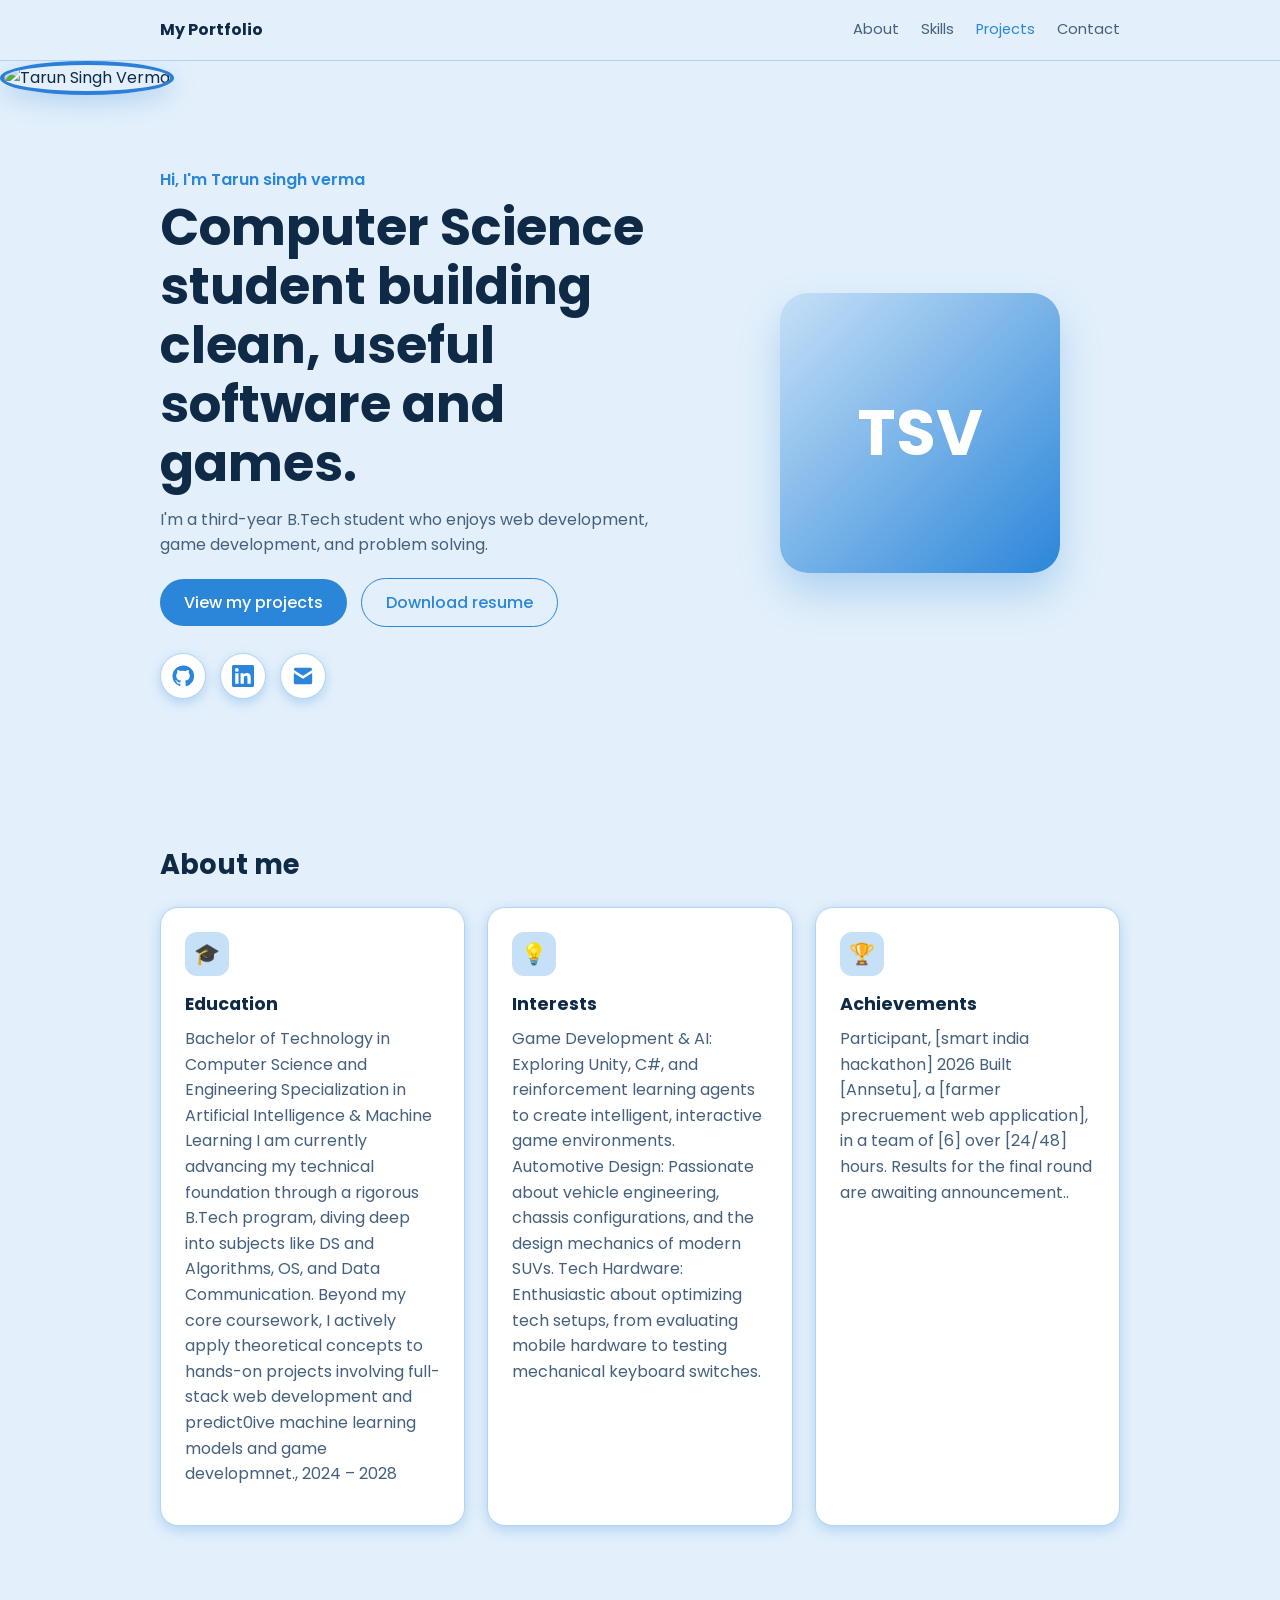
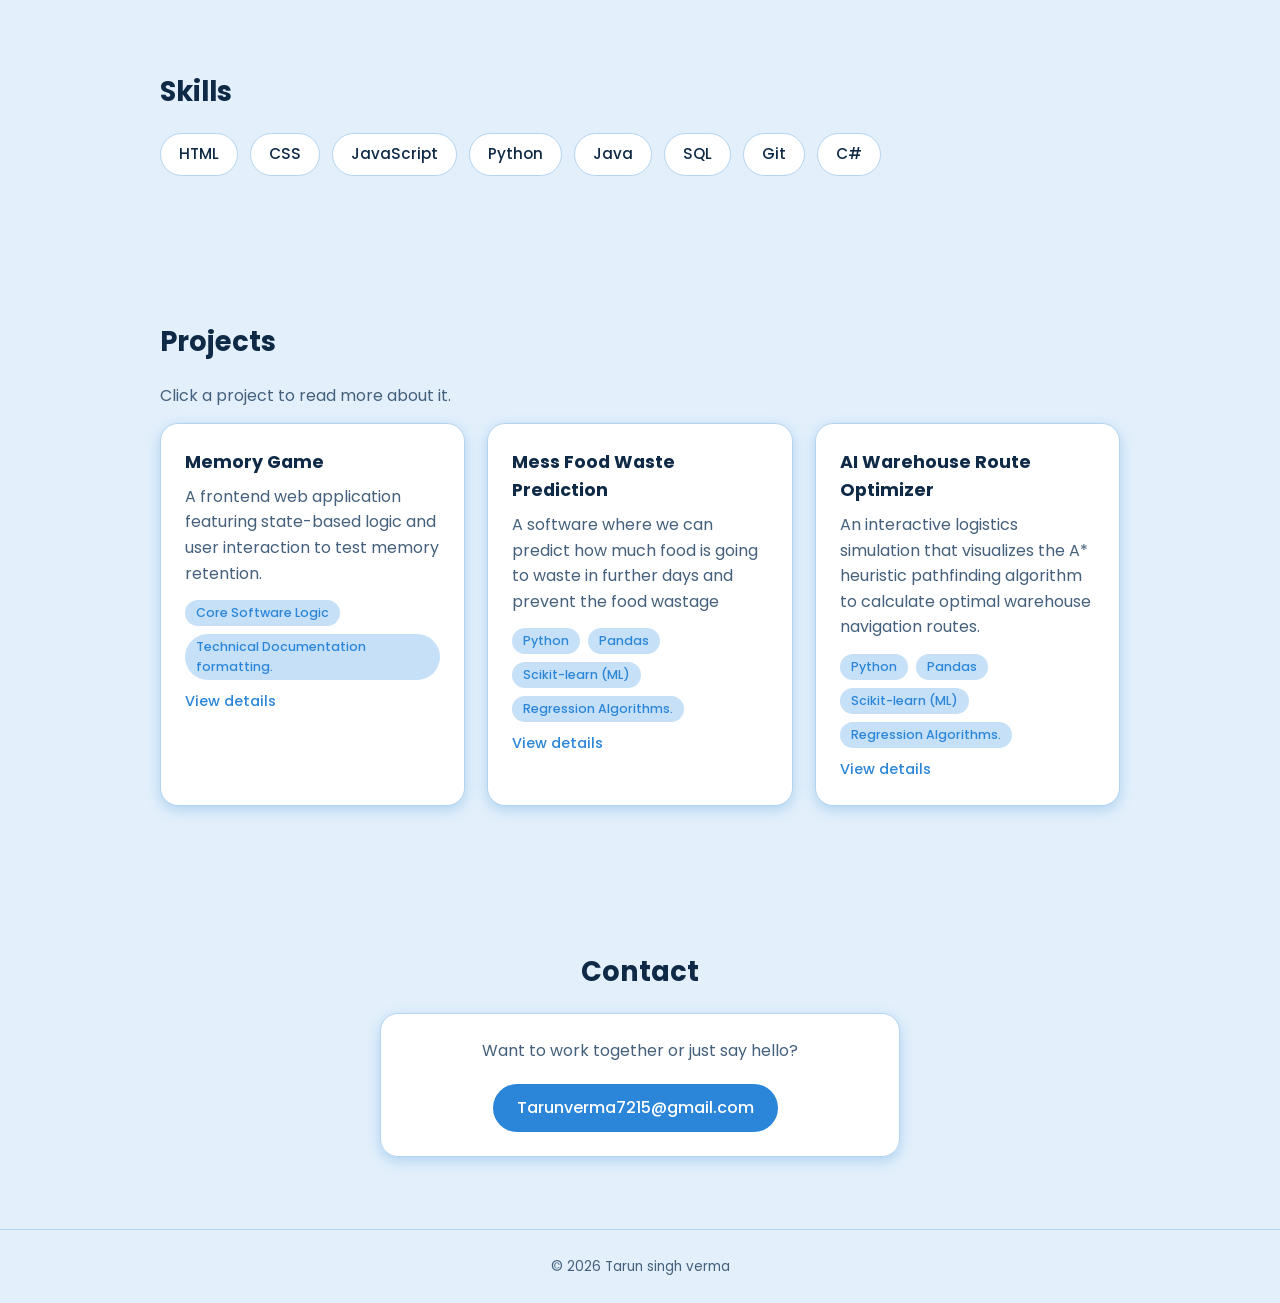
==== index.html @ d54f6c8f "Add files via upload" ====
<!DOCTYPE html>
<html lang="en">
<head>
  <meta charset="UTF-8">
  <meta name="viewport" content="width=device-width, initial-scale=1">


  <title>Tarun singh verma| Portfolio</title>
  <link href="https://fonts.googleapis.com/css2?family=Poppins:wght@400;500;600;700&display=swap" rel="stylesheet">
  <link rel="stylesheet" href="style.css">
  
</head>

<body>

  <nav>
    <div class="wrap">
      <b>My Portfolio</b>
      <ul>
        <li><a href="#about">About</a></li>
        <li><a href="#skills">Skills</a></li>
        <li><a href="#projects">Projects</a></li>
        <li><a href="#contact">Contact</a></li>
      </ul>
    </div>
  </nav>
  
   <img src="images/profile.jpeg" alt="Tarun Singh Verma" class="profile-pic">
  <style>
    .profile-pic {
      width: 180px;
      height: 180px;
      border-radius: 50%;
      object-fit: cover;       /* prevents stretching */
      border: 4px solid #2b7fd9;
  box-shadow: 0 8px 24px rgba(43, 127, 217, 0.25);
    }
    .hero {
  display: flex;
  align-items: center;
  gap: 40px;
  flex-wrap: wrap; /* stacks on mobile */
}
  </style>


  <section class="hero">
    <div class="wrap">
      <div>
        <p class="greeting">Hi, I'm Tarun singh verma</p>
        <h1>Computer Science student building clean, useful software and games.</h1>
        <p>I'm a third-year B.Tech student who enjoys web development, game development, and problem solving.</p>
        <a class="btn" href="#projects">View my projects</a>
        <a class="btn alt" href="resume.pdf" download>Download resume</a>

        <!-- Social icons: change the href links to your own profiles -->
        <div class="socials">
          <a href="https://github.com/Tarunverma7215" target="_blank" rel="noopener" aria-label="GitHub" title="GitHub">
            <svg viewBox="0 0 24 24"><path d="M12 .5a11.5 11.5 0 0 0-3.64 22.41c.58.1.79-.25.79-.56v-2c-3.2.7-3.88-1.37-3.88-1.37-.52-1.33-1.28-1.69-1.28-1.69-1.05-.71.08-.7.08-.7 1.15.08 1.76 1.19 1.76 1.19 1.03 1.76 2.7 1.25 3.36.96.1-.75.4-1.25.73-1.54-2.55-.29-5.24-1.28-5.24-5.69 0-1.26.45-2.28 1.18-3.09-.12-.29-.51-1.46.11-3.05 0 0 .97-.31 3.17 1.18a11 11 0 0 1 5.77 0c2.2-1.49 3.17-1.18 3.17-1.18.63 1.59.23 2.76.11 3.05.74.81 1.18 1.83 1.18 3.09 0 4.42-2.69 5.4-5.26 5.68.41.36.78 1.06.78 2.14v3.17c0 .31.21.67.8.56A11.5 11.5 0 0 0 12 .5z"/></svg>
          </a>
          <a href="https://www.linkedin.com/in/tarun-singh-verma/?isSelfProfile=true" target="_blank" rel="noopener" aria-label="LinkedIn" title="LinkedIn">
            <svg viewBox="0 0 24 24"><path d="M20.45 20.45h-3.56v-5.57c0-1.33-.03-3.04-1.85-3.04-1.86 0-2.14 1.45-2.14 2.94v5.67H9.34V9h3.41v1.56h.05c.48-.9 1.64-1.85 3.37-1.85 3.6 0 4.27 2.37 4.27 5.46v6.28zM5.34 7.43a2.06 2.06 0 1 1 0-4.13 2.06 2.06 0 0 1 0 4.13zM7.12 20.45H3.56V9h3.56v11.45zM22.22 0H1.77C.79 0 0 .77 0 1.73v20.54C0 23.23.79 24 1.77 24h20.45c.98 0 1.78-.77 1.78-1.73V1.73C24 .77 23.2 0 22.22 0z"/></svg>
          </a> 
          <a href="mailto:tarunverma7215@gmail.com" aria-label="Email" title="Email">
            <svg viewBox="0 0 24 24"><path d="M2 5a2 2 0 0 1 2-2h16a2 2 0 0 1 2 2v.5l-10 6.25L2 5.5V5zm0 3.85V19a2 2 0 0 0 2 2h16a2 2 0 0 0 2-2V8.85l-9.47 5.92a1 1 0 0 1-1.06 0L2 8.85z"/></svg>
          </a>
        </div>
      </div>
      <div class="avatar" aria-hidden="true">TSV</div>
    </div>
  </section>

  <section id="about">
    <div class="wrap">
      <h2>About me</h2>
      <div class="grid">
        <div class="card">
          <div class="icon">🎓</div>
          <h3>Education</h3>
          <p>Bachelor of Technology in Computer Science and Engineering
Specialization in Artificial Intelligence & Machine Learning
I am currently advancing my technical foundation through a rigorous B.Tech program, diving deep into subjects like DS and Algorithms, OS, and Data Communication. Beyond my core coursework, I actively apply theoretical concepts to hands-on projects involving full-stack web development and predict0ive machine learning models and game developmnet., 2024 – 2028</p>
        </div>
        <div class="card">
          <div class="icon">💡</div>
          <h3>Interests</h3>
          <p>Game Development & AI: Exploring Unity, C#, and reinforcement learning agents to create intelligent, interactive game environments.

Automotive Design: Passionate about vehicle engineering, chassis configurations, and the design mechanics of modern SUVs.
Tech Hardware: Enthusiastic about optimizing tech setups, from evaluating mobile hardware to testing mechanical keyboard switches.
        </div>
        <div class="card">
          <div class="icon">🏆</div>
          <h3>Achievements</h3>
          <p>Participant, [smart india hackathon] 2026
Built [Annsetu], a [farmer precruement web application], in a team of [6] over [24/48] hours. Results for the final round are awaiting announcement..</p>
        </div>
      </div>
    </div>
  </section>

  <section id="skills">
    <div class="wrap">
      <h2>Skills</h2>
      <div class="skills">
        <span class="tag">HTML</span><span class="tag">CSS</span><span class="tag">JavaScript</span>
        <span class="tag">Python</span><span class="tag">Java</span><span class="tag">SQL</span><span class="tag">Git</span><span class="tag">C#</span>
      </div>
    </div>
  </section>

  <section id="projects">
    <div class="wrap">
      <h2>Projects</h2>
      <p>Click a project to read more about it.</p>
      <!-- Cards are created by script.js from the projects list -->
      <div class="grid" id="projectGrid"></div>
    </div>
  </section>

  <section id="contact" class="contact">
    <div class="wrap">
      <h2>Contact</h2>
      <div class="card">
        <p>Want to work together or just say hello?</p>
        <a class="btn" href="mailto:tarunverma7215@gmail.com">Tarunverma7215@gmail.com</a>
      </div>
    </div>
  </section>

  <footer>© <span id="year">2026</span> Tarun singh verma</footer>

  <!-- Project popup -->
  <div class="modal" id="modal" aria-hidden="true">
    <div class="modal-box" role="dialog" aria-modal="true" aria-labelledby="mTitle">
      <button class="close" id="closeBtn" aria-label="Close">&times;</button>
      <h3 id="mTitle"></h3>
      <p id="mDesc"></p>
      <h4>Key features</h4>
      <ul id="mFeatures"></ul>
      <h4>Technologies used</h4>
      <div class="tags" id="mTech"></div>
      <div class="modal-links" id="mLinks"></div>
    </div>
  </div>

  <script src="script.js"></script>
</body>
</html>
---- style.css ----
/* ---------- Theme colors: change these to restyle the whole site ---------- */
:root {
  --bg: #e3f0fb;
  --surface: #ffffff;
  --ink: #0f2a46;
  --muted: #44607c;
  --blue: #2b86d9;
  --blue-soft: #c6e0f7;
  --line: #b3d4f1;
  --shadow: rgba(43, 134, 217, 0.28);
}

* { box-sizing: border-box; }

html { scroll-behavior: smooth; scroll-padding-top: 70px; }

body {
  margin: 0;
  background: var(--bg);
  color: var(--ink);
  font-family: 'Poppins', system-ui, sans-serif;
  line-height: 1.6;
}

a { color: inherit; text-decoration: none; }

a:focus-visible, button:focus-visible, .card:focus-visible {
  outline: 3px solid var(--blue);
  outline-offset: 3px;
  border-radius: 12px;
}

.wrap { max-width: 1000px; margin: 0 auto; padding: 0 20px; }
section { padding: 72px 0; }
h1 { font-size: clamp(2rem, 5vw, 3.2rem); line-height: 1.15; margin: 0 0 14px; }
h2 { font-size: 1.7rem; margin: 0 0 20px; }
p { margin: 0 0 14px; color: var(--muted); }

/* ---------- Navbar ---------- */
nav {
  position: sticky; top: 0; z-index: 5;
  background: rgba(227, 240, 251, 0.92);
  backdrop-filter: blur(8px);
  border-bottom: 1px solid var(--line);
}
nav .wrap { display: flex; justify-content: space-between; align-items: center; height: 60px; }
nav ul { display: flex; gap: 22px; list-style: none; margin: 0; padding: 0; font-size: 0.92rem; color: var(--muted); }
nav ul a:hover, nav ul a.active { color: var(--blue); }

/* ---------- Hero ---------- */
.hero .wrap { display: grid; grid-template-columns: 1.3fr 1fr; gap: 40px; align-items: center; }
.greeting { color: var(--blue); font-weight: 600; margin-bottom: 6px; }

.avatar {
  width: 100%; max-width: 280px; aspect-ratio: 1; justify-self: center;
  display: grid; place-items: center;
  border-radius: 28px;
  background: linear-gradient(135deg, var(--blue-soft), var(--blue));
  color: #fff; font-size: 4rem; font-weight: 700;
  box-shadow: 0 20px 40px var(--shadow);
}

.btn {
  display: inline-block; background: var(--blue); color: #fff;
  padding: 11px 24px; border-radius: 999px; font-weight: 500;
  margin: 6px 10px 0 0;
  transition: transform 0.2s, box-shadow 0.2s;
}
.btn:hover { transform: translateY(-2px); box-shadow: 0 8px 18px var(--shadow); }
.btn.alt { background: transparent; color: var(--blue); border: 1.5px solid var(--blue); }

/* ---------- Social icons ---------- */
.socials { display: flex; gap: 14px; margin-top: 26px; }
.socials a {
  width: 46px; height: 46px;
  display: grid; place-items: center;
  background: var(--surface);
  border: 1px solid var(--line);
  border-radius: 50%;
  box-shadow: 0 4px 12px var(--shadow);
  transition: transform 0.2s, background 0.2s;
}
.socials svg { width: 22px; height: 22px; fill: var(--blue); transition: fill 0.2s; }
.socials a:hover { transform: translateY(-4px); background: var(--blue); }
.socials a:hover svg { fill: #fff; }

/* ---------- Cards ---------- */
.grid { display: grid; grid-template-columns: repeat(auto-fit, minmax(250px, 1fr)); gap: 22px; }

.card {
  background: var(--surface);
  border: 1px solid var(--line);
  border-radius: 18px;
  padding: 24px;
  box-shadow: 0 4px 14px var(--shadow);
  transition: transform 0.25s, box-shadow 0.25s, border-color 0.25s;
}
.card:hover { transform: translateY(-8px); box-shadow: 0 18px 34px var(--shadow); border-color: var(--blue); }
.card h3 { margin: 0 0 8px; font-size: 1.1rem; }
.card .icon {
  width: 44px; height: 44px; display: grid; place-items: center;
  border-radius: 12px; background: var(--blue-soft); font-size: 1.3rem; margin-bottom: 14px;
}

.project-card { cursor: pointer; }
.project-card .more { color: var(--blue); font-weight: 500; font-size: 0.9rem; margin: 10px 0 0; }

/* ---------- Tags & skills ---------- */
.tags { display: flex; flex-wrap: wrap; gap: 8px; margin-top: 12px; }
.tag {
  font-size: 0.78rem; font-weight: 500;
  background: var(--blue-soft); color: var(--blue);
  padding: 3px 11px; border-radius: 999px;
}
.skills { display: flex; flex-wrap: wrap; gap: 12px; }
.skills .tag {
  font-size: 0.95rem; padding: 8px 18px;
  background: var(--surface); border: 1px solid var(--line); color: var(--ink);
  transition: transform 0.2s, border-color 0.2s;
}
.skills .tag:hover { transform: translateY(-3px); border-color: var(--blue); }

/* ---------- Contact & footer ---------- */
.contact { text-align: center; }
.contact .card { max-width: 520px; margin: 0 auto; }
footer { text-align: center; padding: 26px 0; color: var(--muted); font-size: 0.85rem; border-top: 1px solid var(--line); }

/* ---------- Project popup (modal) ---------- */
.modal {
  position: fixed; inset: 0; z-index: 20;
  background: rgba(15, 42, 70, 0.55);
  display: none; align-items: center; justify-content: center;
  padding: 20px;
}
.modal.open { display: flex; }

.modal-box {
  position: relative;
  background: var(--surface);
  width: 100%; max-width: 560px; max-height: 88vh; overflow-y: auto;
  border-radius: 20px; padding: 32px;
  box-shadow: 0 24px 60px rgba(0, 0, 0, 0.3);
  animation: pop 0.25s ease;
}
@keyframes pop { from { opacity: 0; transform: translateY(14px) scale(0.97); } to { opacity: 1; transform: none; } }

.modal-box h3 { margin: 0 0 10px; font-size: 1.4rem; }
.modal-box h4 { margin: 20px 0 6px; font-size: 1rem; }
.modal-box ul { margin: 0; padding-left: 20px; color: var(--muted); }
.modal-box li { margin-bottom: 4px; }

.close {
  position: absolute; top: 14px; right: 16px;
  width: 36px; height: 36px; border: none; border-radius: 50%;
  background: var(--blue-soft); color: var(--blue);
  font-size: 1.5rem; line-height: 1; cursor: pointer;
}
.close:hover { background: var(--blue); color: #fff; }

.modal-links { display: flex; flex-wrap: wrap; gap: 10px; margin-top: 24px; }
.modal-links .btn { margin: 0; }

/* ---------- Mobile ---------- */
@media (max-width: 700px) {
  .hero .wrap { grid-template-columns: 1fr; }
  .avatar { order: -1; max-width: 180px; font-size: 3rem; }
  nav ul { gap: 14px; font-size: 0.82rem; }
  .modal-box { padding: 24px; }
}

@media (prefers-reduced-motion: reduce) {
  * { transition: none !important; animation: none !important; scroll-behavior: auto !important; }
}
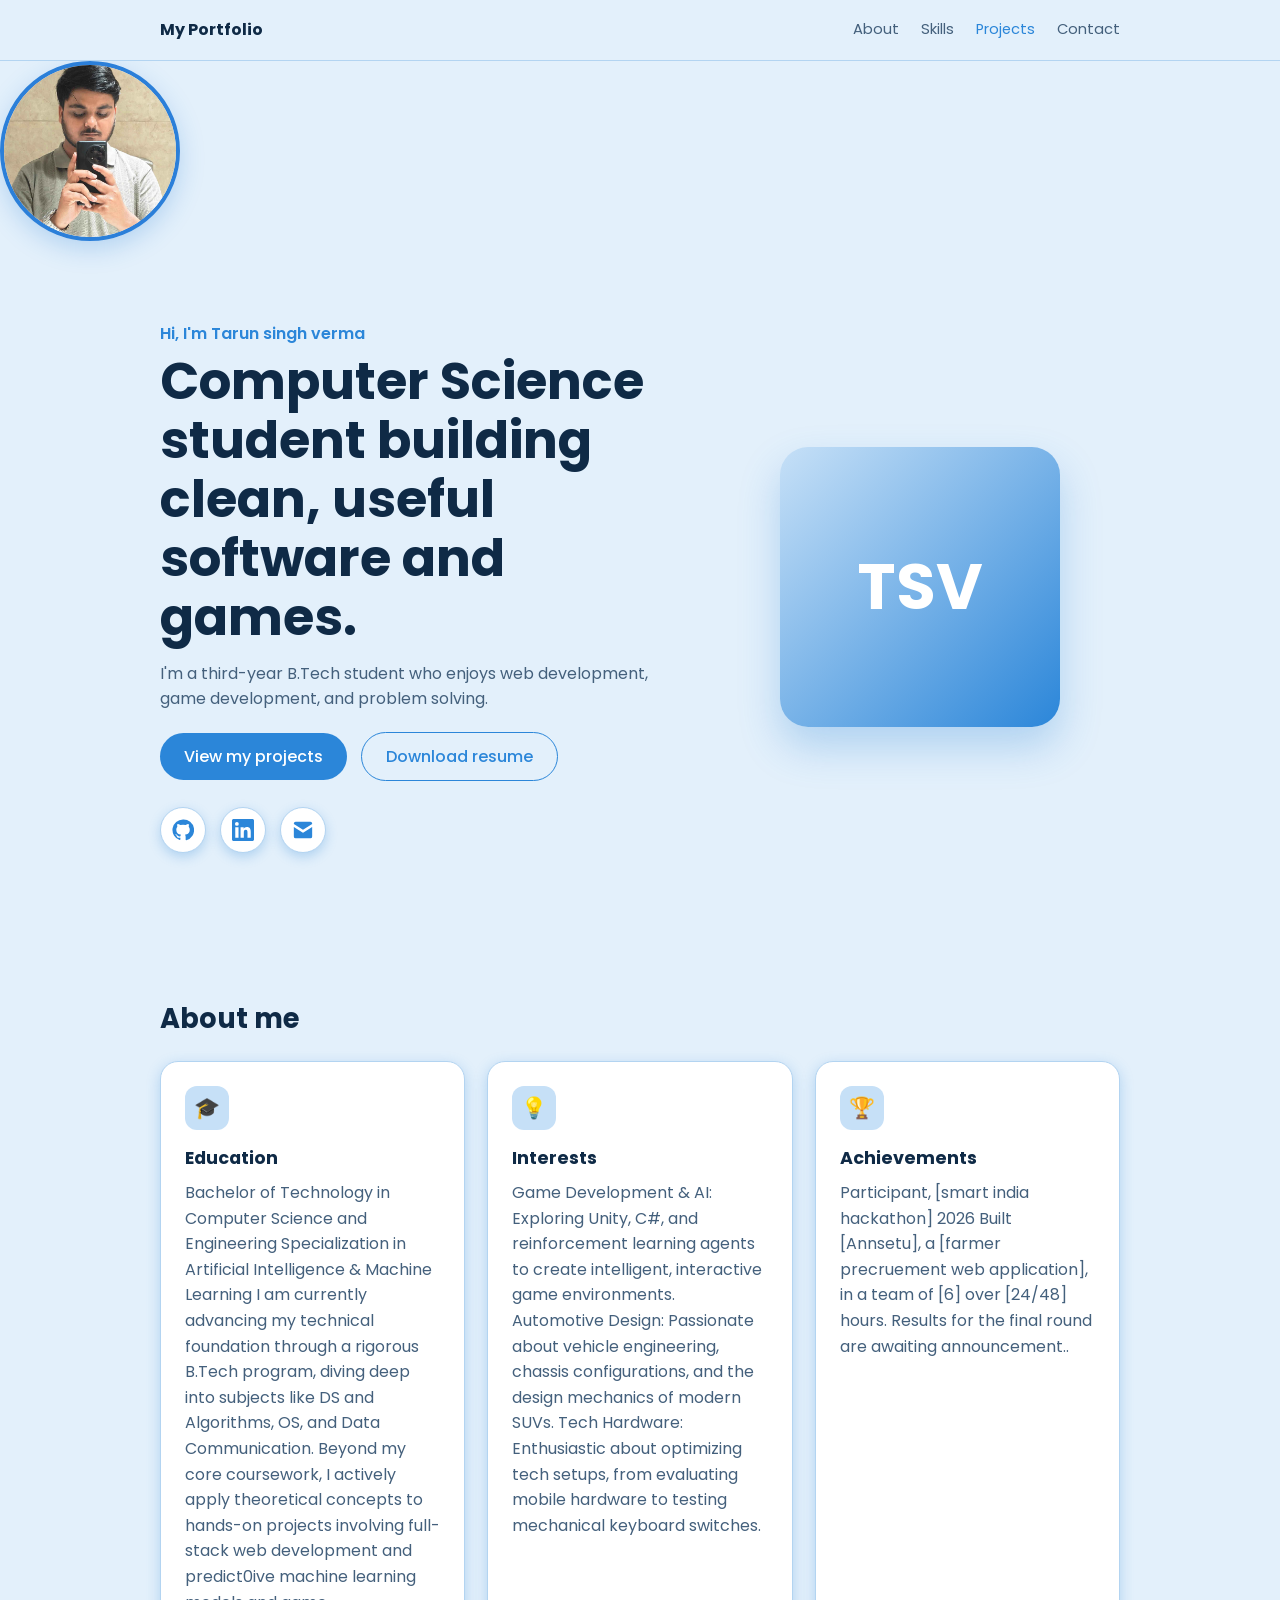
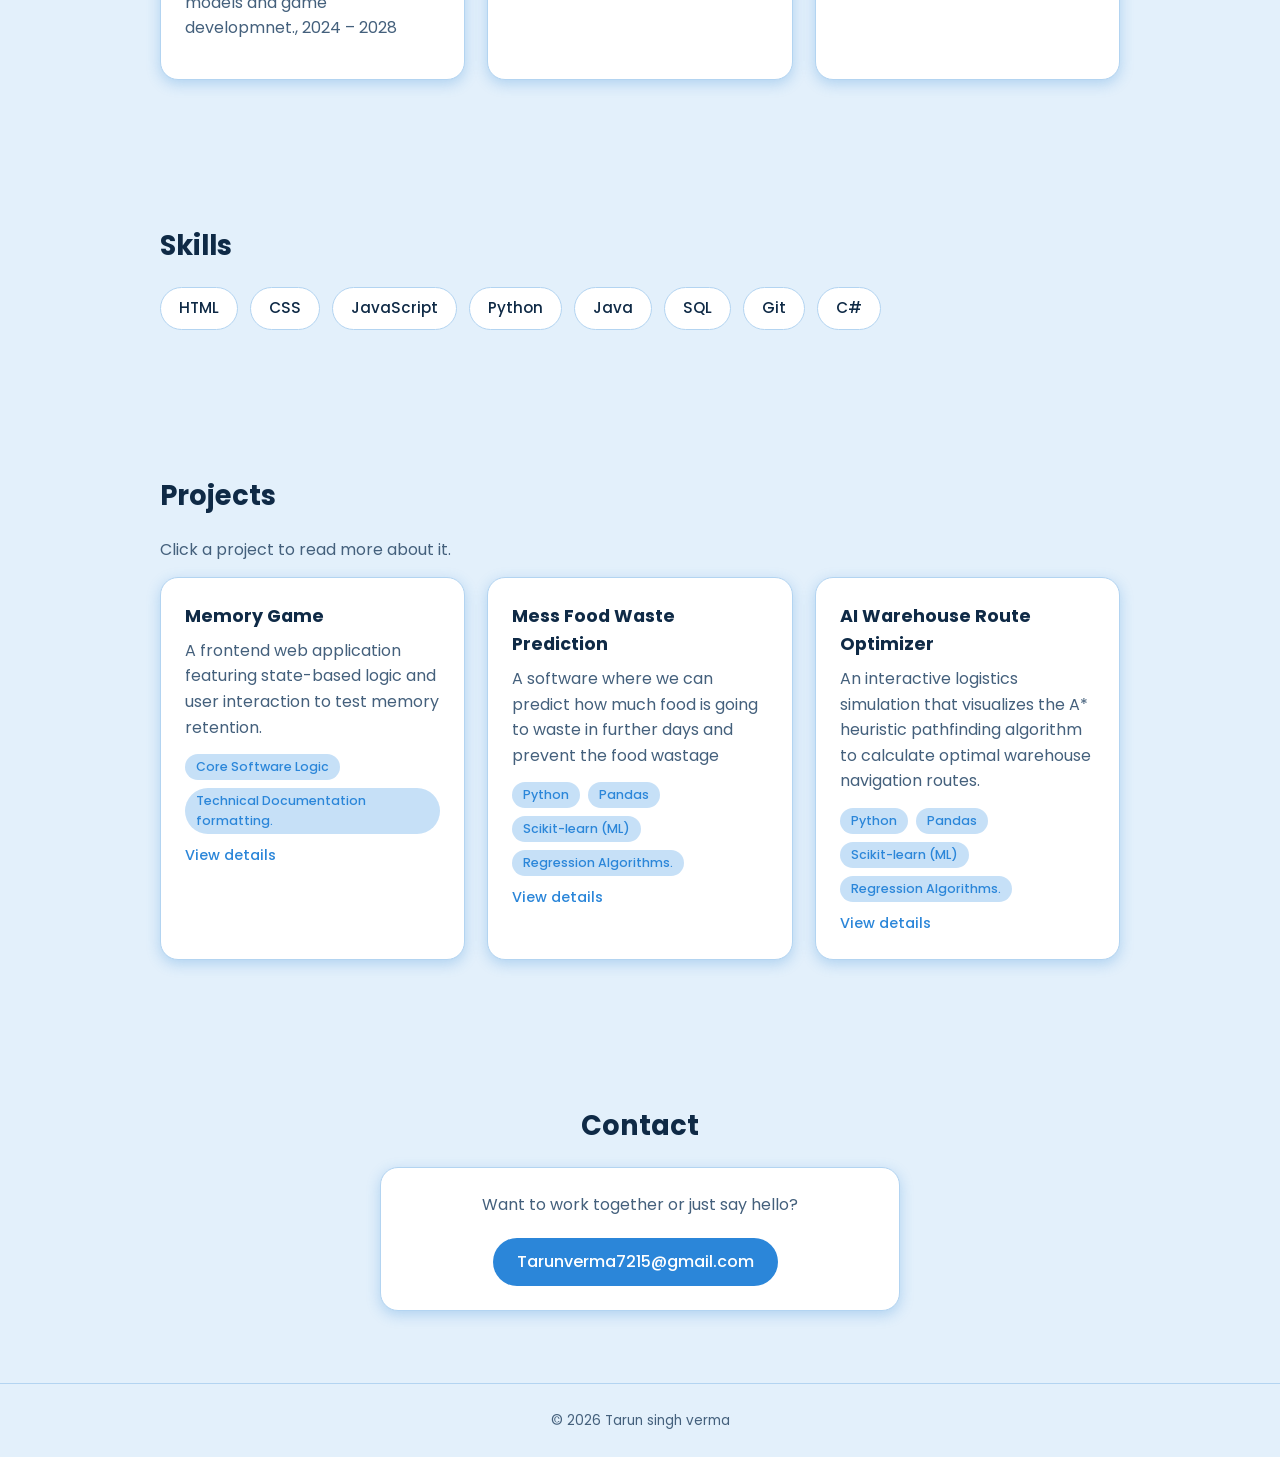
==== commit a35159e8: "Update index.html" ====
--- a/index.html
+++ b/index.html
@@ -25,7 +25,7 @@
     </div>
   </nav>
   
-   <img src="images/profile.jpeg" alt="Tarun Singh Verma" class="profile-pic">
+   <img src="profile.jpeg" alt="Tarun Singh Verma" class="profile-pic">
   <style>
     .profile-pic {
       width: 180px;
@@ -146,4 +146,4 @@
 
   <script src="script.js"></script>
 </body>
-</html> +</html> 
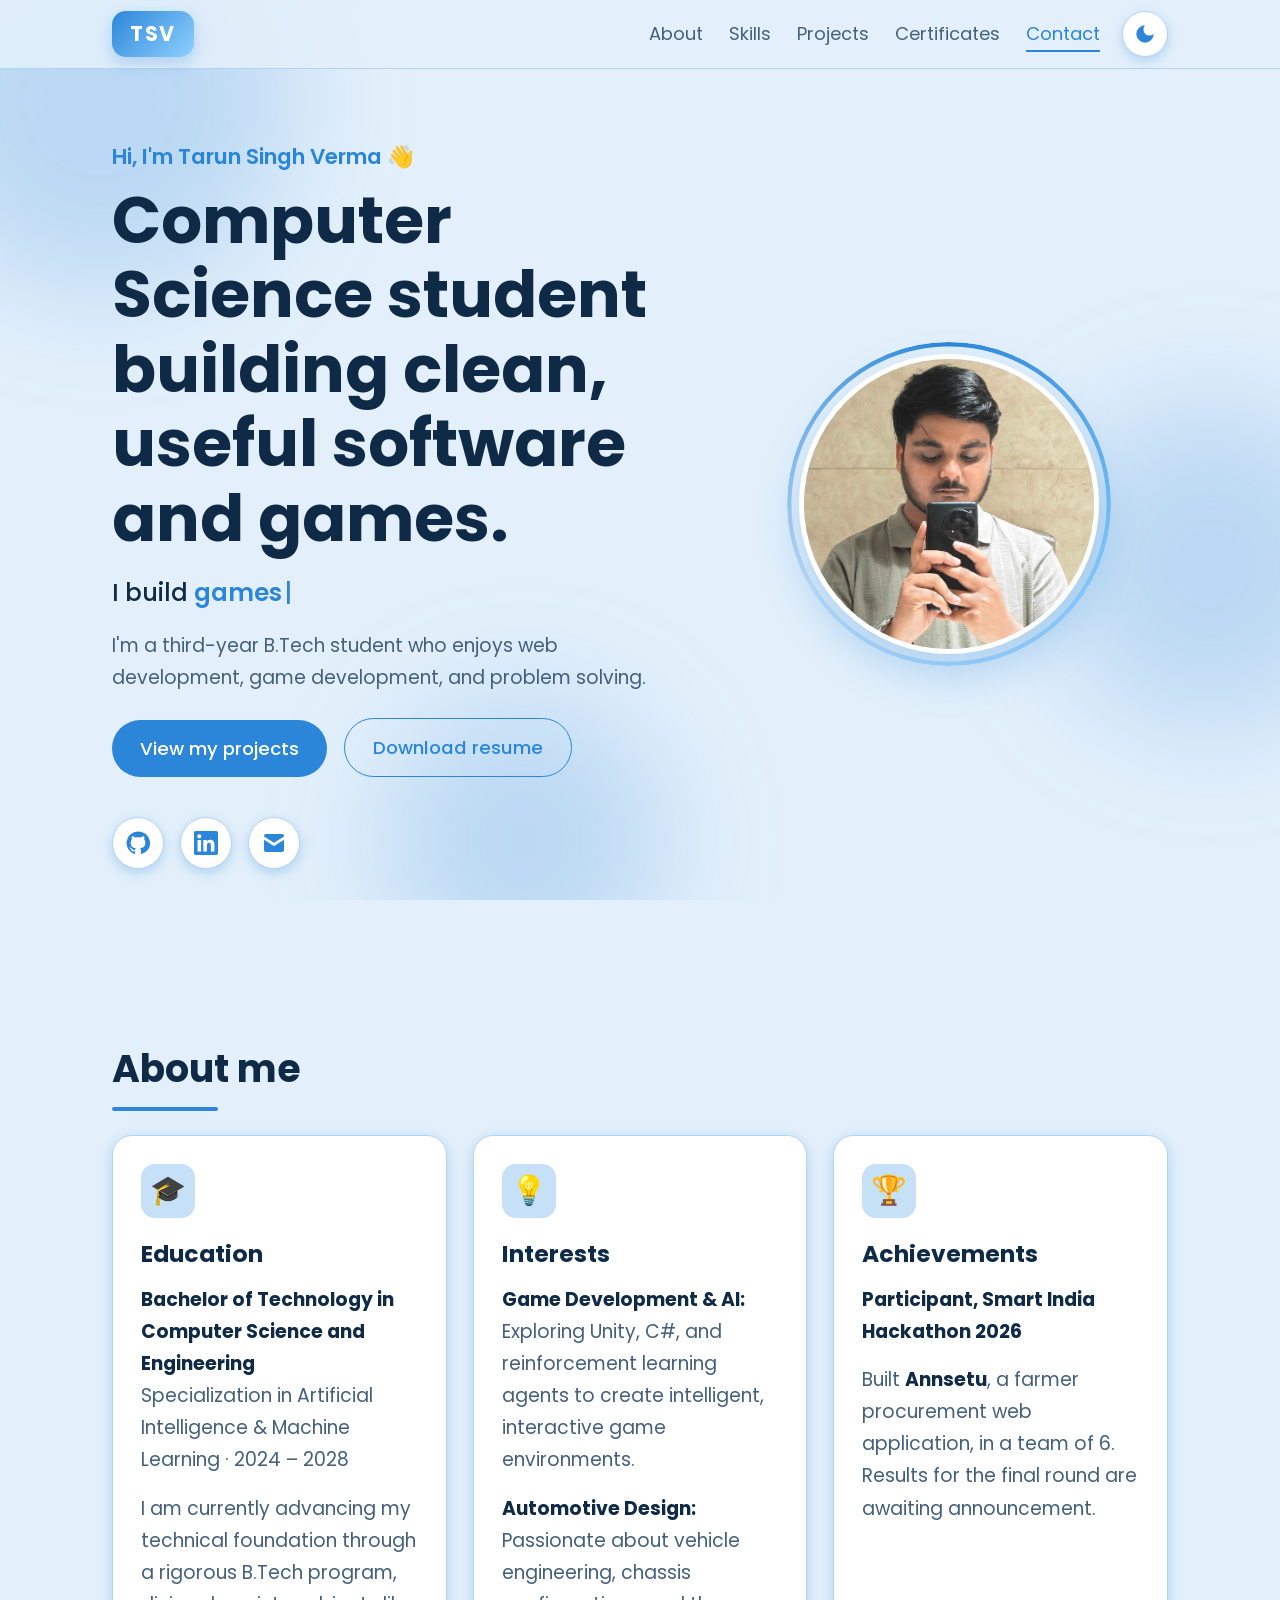
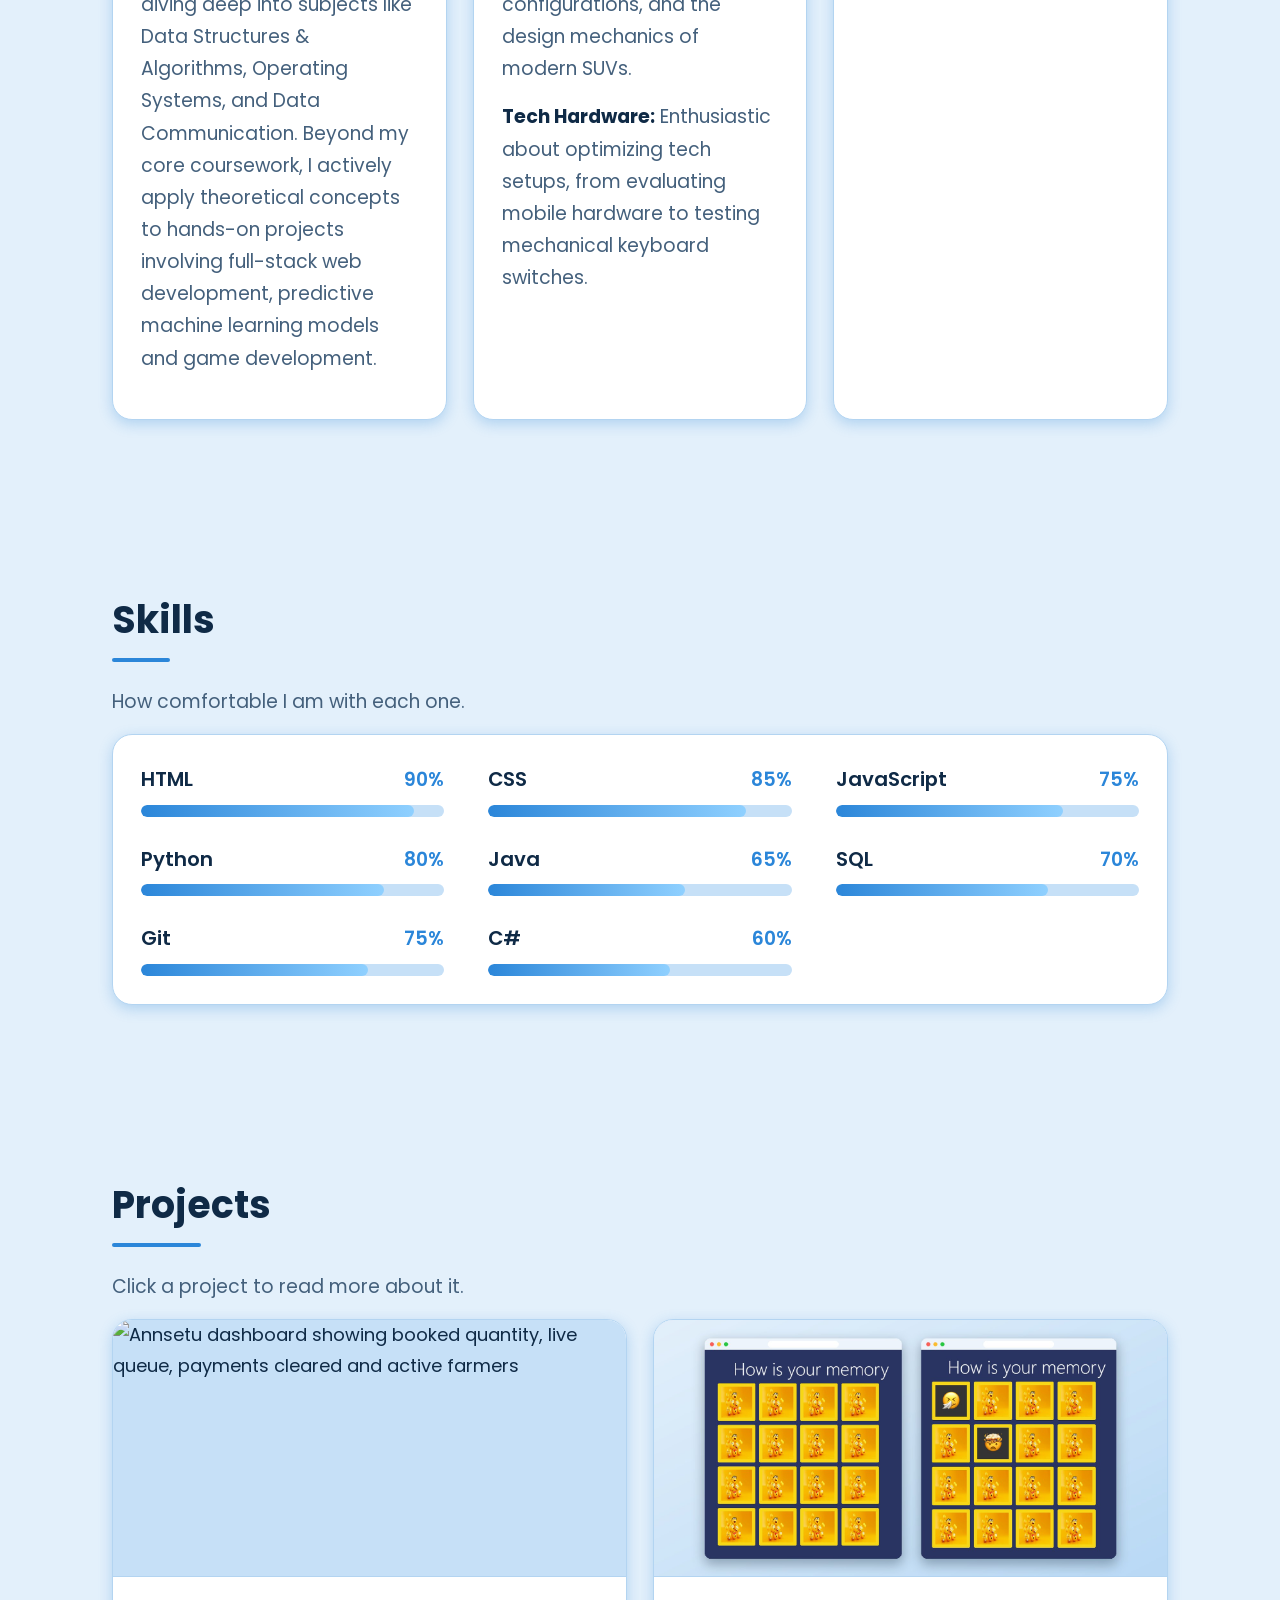
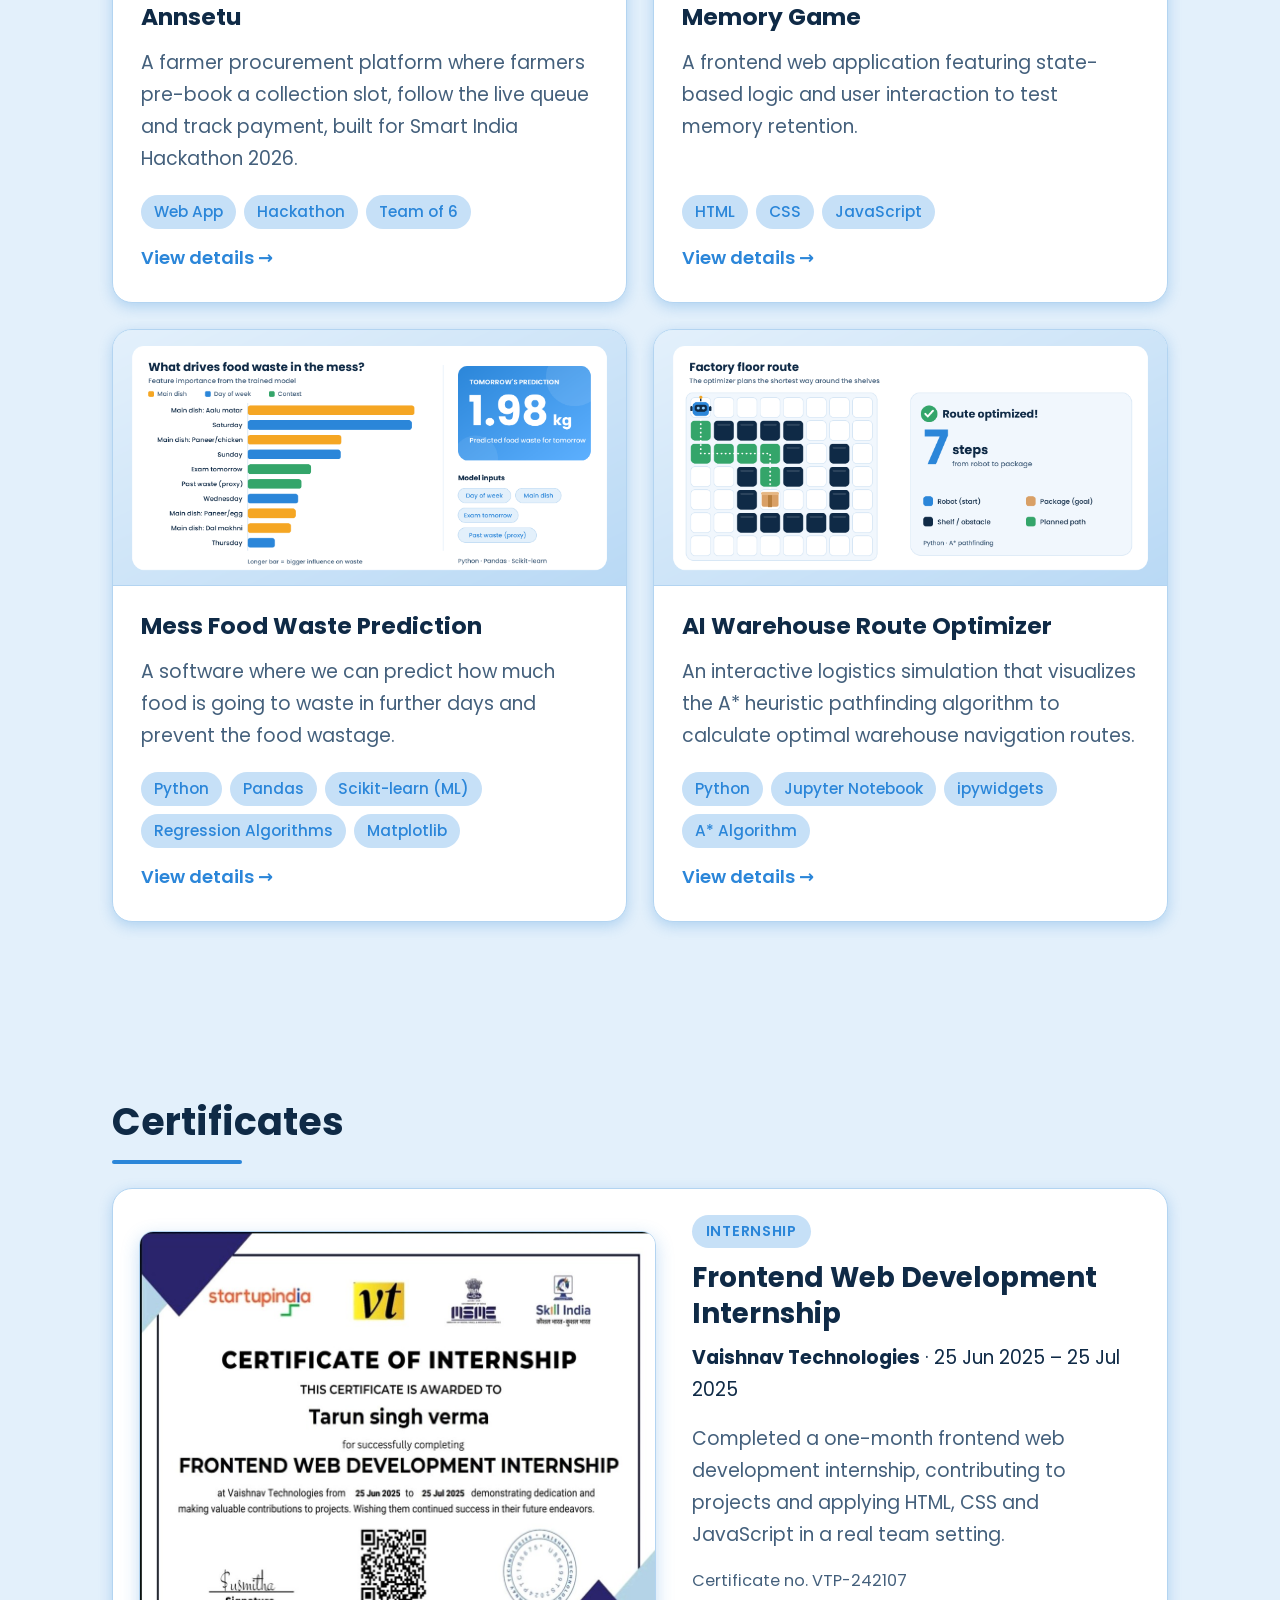
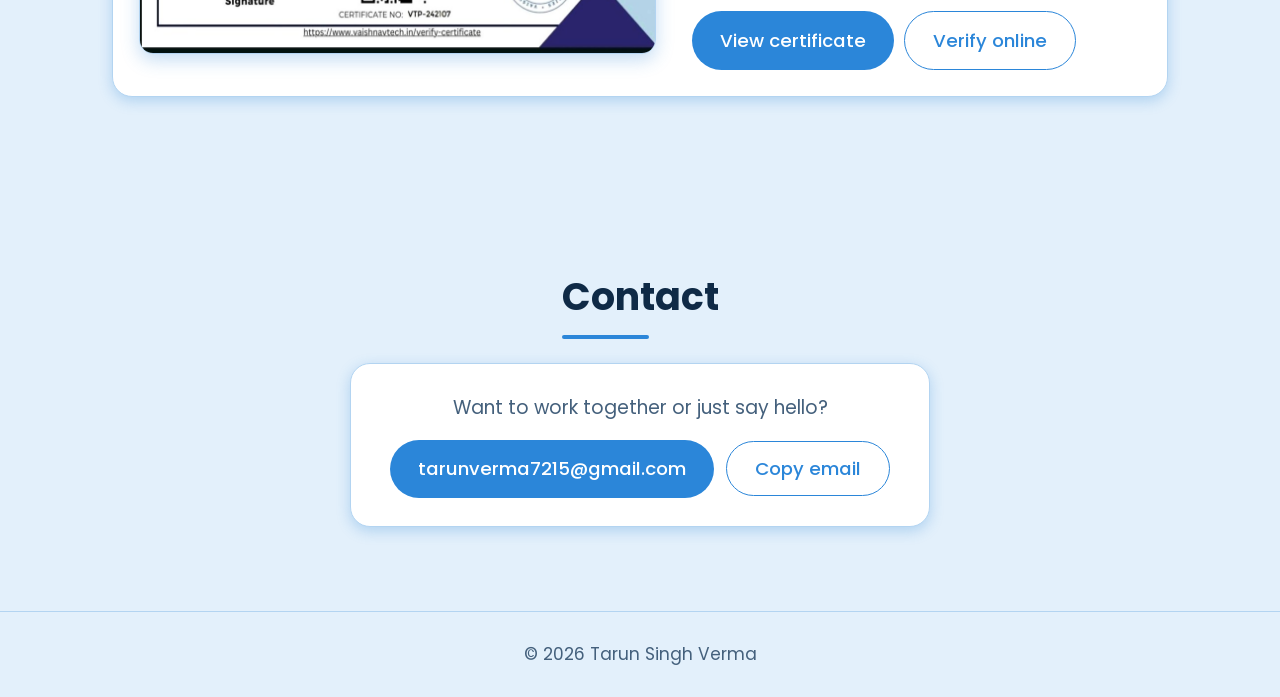
==== commit 6272e7a3: "Update all project code" ====
--- a/index.html
+++ b/index.html
@@ -3,97 +3,131 @@
 <head>
   <meta charset="UTF-8">
   <meta name="viewport" content="width=device-width, initial-scale=1">
-
-
-  <title>Tarun singh verma| Portfolio</title>
+  <title>Tarun Singh Verma | Portfolio</title>
+  <meta name="description" content="Portfolio of Tarun Singh Verma, a Computer Science student into web development, game development and AI.">
+  <meta name="author" content="Tarun Singh Verma">
+  <meta name="theme-color" content="#2b86d9">
+  <link rel="icon" href="data:image/svg+xml,%3Csvg xmlns='http://www.w3.org/2000/svg' viewBox='0 0 64 64'%3E%3Crect width='64' height='64' rx='14' fill='%232b86d9'/%3E%3Ctext x='32' y='41' font-size='24' font-family='Arial,sans-serif' font-weight='700' text-anchor='middle' fill='white'%3ETSV%3C/text%3E%3C/svg%3E">
+
+  <!-- Link preview (LinkedIn, WhatsApp, etc.) -->
+  <meta property="og:type" content="website">
+  <meta property="og:title" content="Tarun Singh Verma | Portfolio">
+  <meta property="og:description" content="Computer Science student building clean, useful software and games.">
+  <meta property="og:image" content="profile.jpeg">
+  <meta name="twitter:card" content="summary">
+
+  <!-- Apply saved theme BEFORE the page paints (prevents a white flash in dark mode) -->
+  <script>
+    (function () {
+      document.documentElement.classList.add('js');
+      var theme = null;
+      try { theme = localStorage.getItem('theme'); } catch (e) {}
+      if (!theme) {
+        theme = window.matchMedia && window.matchMedia('(prefers-color-scheme: dark)').matches ? 'dark' : 'light';
+      }
+      document.documentElement.setAttribute('data-theme', theme);
+    })();
+  </script>
+
+  <link rel="preconnect" href="https://fonts.googleapis.com">
+  <link rel="preconnect" href="https://fonts.gstatic.com" crossorigin>
   <link href="https://fonts.googleapis.com/css2?family=Poppins:wght@400;500;600;700&display=swap" rel="stylesheet">
   <link rel="stylesheet" href="style.css">
-  
 </head>
 
 <body>
 
+  <a class="skip-link" href="#about">Skip to content</a>
+
+  <!-- Scroll progress bar -->
+  <div class="progress" id="progress"></div>
+
+  <!-- Floating background shapes -->
+  <div class="bg-shapes" aria-hidden="true">
+    <span class="blob b1"></span>
+    <span class="blob b2"></span>
+    <span class="blob b3"></span>
+  </div>
+
   <nav>
     <div class="wrap">
-      <b>My Portfolio</b>
-      <ul>
-        <li><a href="#about">About</a></li>
-        <li><a href="#skills">Skills</a></li>
-        <li><a href="#projects">Projects</a></li>
-        <li><a href="#contact">Contact</a></li>
-      </ul>
+      <a href="#" class="logo-mark" aria-label="Tarun Singh Verma, back to top" title="Tarun Singh Verma">TSV</a>
+      <div class="nav-right">
+        <ul>
+          <li><a href="#about">About</a></li>
+          <li><a href="#skills">Skills</a></li>
+          <li><a href="#projects">Projects</a></li>
+          <li class="nav-extra"><a href="#certificates">Certificates</a></li>
+          <li><a href="#contact">Contact</a></li>
+        </ul>
+        <button class="theme-toggle" id="themeToggle" type="button" aria-label="Switch to dark mode" title="Toggle dark / light mode">
+          <!-- Moon (shown in light mode) -->
+          <svg class="icon-moon" viewBox="0 0 24 24" aria-hidden="true"><path d="M21 12.8A9 9 0 1 1 11.2 3a7 7 0 0 0 9.8 9.8z"/></svg>
+          <!-- Sun (shown in dark mode) -->
+          <svg class="icon-sun" viewBox="0 0 24 24" aria-hidden="true"><circle cx="12" cy="12" r="4.5"/><path d="M12 1.5v3M12 19.5v3M4.2 4.2l2.1 2.1M17.7 17.7l2.1 2.1M1.5 12h3M19.5 12h3M4.2 19.8l2.1-2.1M17.7 6.3l2.1-2.1" stroke-width="2" stroke-linecap="round"/></svg>
+        </button>
+      </div>
     </div>
   </nav>
-  
-   <img src="profile.jpeg" alt="Tarun Singh Verma" class="profile-pic">
-  <style>
-    .profile-pic {
-      width: 180px;
-      height: 180px;
-      border-radius: 50%;
-      object-fit: cover;       /* prevents stretching */
-      border: 4px solid #2b7fd9;
-  box-shadow: 0 8px 24px rgba(43, 127, 217, 0.25);
-    }
-    .hero {
-  display: flex;
-  align-items: center;
-  gap: 40px;
-  flex-wrap: wrap; /* stacks on mobile */
-}
-  </style>
-
 
   <section class="hero">
     <div class="wrap">
-      <div>
-        <p class="greeting">Hi, I'm Tarun singh verma</p>
+
+      <div class="hero-text">
+        <p class="greeting">Hi, I'm Tarun Singh Verma 👋</p>
         <h1>Computer Science student building clean, useful software and games.</h1>
+        <p class="typed-line">I build <span class="typed" id="typed"></span><span class="cursor" aria-hidden="true">|</span></p>
         <p>I'm a third-year B.Tech student who enjoys web development, game development, and problem solving.</p>
         <a class="btn" href="#projects">View my projects</a>
         <a class="btn alt" href="resume.pdf" download>Download resume</a>
 
-        <!-- Social icons: change the href links to your own profiles -->
         <div class="socials">
           <a href="https://github.com/Tarunverma7215" target="_blank" rel="noopener" aria-label="GitHub" title="GitHub">
             <svg viewBox="0 0 24 24"><path d="M12 .5a11.5 11.5 0 0 0-3.64 22.41c.58.1.79-.25.79-.56v-2c-3.2.7-3.88-1.37-3.88-1.37-.52-1.33-1.28-1.69-1.28-1.69-1.05-.71.08-.7.08-.7 1.15.08 1.76 1.19 1.76 1.19 1.03 1.76 2.7 1.25 3.36.96.1-.75.4-1.25.73-1.54-2.55-.29-5.24-1.28-5.24-5.69 0-1.26.45-2.28 1.18-3.09-.12-.29-.51-1.46.11-3.05 0 0 .97-.31 3.17 1.18a11 11 0 0 1 5.77 0c2.2-1.49 3.17-1.18 3.17-1.18.63 1.59.23 2.76.11 3.05.74.81 1.18 1.83 1.18 3.09 0 4.42-2.69 5.4-5.26 5.68.41.36.78 1.06.78 2.14v3.17c0 .31.21.67.8.56A11.5 11.5 0 0 0 12 .5z"/></svg>
           </a>
           <a href="https://www.linkedin.com/in/tarun-singh-verma/?isSelfProfile=true" target="_blank" rel="noopener" aria-label="LinkedIn" title="LinkedIn">
             <svg viewBox="0 0 24 24"><path d="M20.45 20.45h-3.56v-5.57c0-1.33-.03-3.04-1.85-3.04-1.86 0-2.14 1.45-2.14 2.94v5.67H9.34V9h3.41v1.56h.05c.48-.9 1.64-1.85 3.37-1.85 3.6 0 4.27 2.37 4.27 5.46v6.28zM5.34 7.43a2.06 2.06 0 1 1 0-4.13 2.06 2.06 0 0 1 0 4.13zM7.12 20.45H3.56V9h3.56v11.45zM22.22 0H1.77C.79 0 0 .77 0 1.73v20.54C0 23.23.79 24 1.77 24h20.45c.98 0 1.78-.77 1.78-1.73V1.73C24 .77 23.2 0 22.22 0z"/></svg>
-          </a> 
+          </a>
           <a href="mailto:tarunverma7215@gmail.com" aria-label="Email" title="Email">
             <svg viewBox="0 0 24 24"><path d="M2 5a2 2 0 0 1 2-2h16a2 2 0 0 1 2 2v.5l-10 6.25L2 5.5V5zm0 3.85V19a2 2 0 0 0 2 2h16a2 2 0 0 0 2-2V8.85l-9.47 5.92a1 1 0 0 1-1.06 0L2 8.85z"/></svg>
           </a>
         </div>
       </div>
-      <div class="avatar" aria-hidden="true">TSV</div>
+
+
+      <!-- Profile photo (falls back to "TSV" initials if profile.jpeg is missing) -->
+      <div class="photo-wrap">
+        <div class="photo-ring"></div>
+        <img src="profile.jpeg" alt="Tarun Singh Verma" class="profile-pic" id="profilePic" width="480" height="480" decoding="async" data-backup="[data-uri]">
+        <div class="avatar" id="avatarFallback" aria-hidden="true">TSV</div>
+      </div>
+
     </div>
   </section>
 
   <section id="about">
     <div class="wrap">
-      <h2>About me</h2>
+      <h2 class="reveal">About me</h2>
       <div class="grid">
-        <div class="card">
+        <div class="card reveal">
           <div class="icon">🎓</div>
           <h3>Education</h3>
-          <p>Bachelor of Technology in Computer Science and Engineering
-Specialization in Artificial Intelligence & Machine Learning
-I am currently advancing my technical foundation through a rigorous B.Tech program, diving deep into subjects like DS and Algorithms, OS, and Data Communication. Beyond my core coursework, I actively apply theoretical concepts to hands-on projects involving full-stack web development and predict0ive machine learning models and game developmnet., 2024 – 2028</p>
-        </div>
-        <div class="card">
+          <p><strong>Bachelor of Technology in Computer Science and Engineering</strong><br>
+          Specialization in Artificial Intelligence &amp; Machine Learning · 2024 – 2028</p>
+          <p>I am currently advancing my technical foundation through a rigorous B.Tech program, diving deep into subjects like Data Structures &amp; Algorithms, Operating Systems, and Data Communication. Beyond my core coursework, I actively apply theoretical concepts to hands-on projects involving full-stack web development, predictive machine learning models and game development.</p>
+        </div>
+        <div class="card reveal">
           <div class="icon">💡</div>
           <h3>Interests</h3>
-          <p>Game Development & AI: Exploring Unity, C#, and reinforcement learning agents to create intelligent, interactive game environments.
-
-Automotive Design: Passionate about vehicle engineering, chassis configurations, and the design mechanics of modern SUVs.
-Tech Hardware: Enthusiastic about optimizing tech setups, from evaluating mobile hardware to testing mechanical keyboard switches.
-        </div>
-        <div class="card">
+          <p><strong>Game Development &amp; AI:</strong> Exploring Unity, C#, and reinforcement learning agents to create intelligent, interactive game environments.</p>
+          <p><strong>Automotive Design:</strong> Passionate about vehicle engineering, chassis configurations, and the design mechanics of modern SUVs.</p>
+          <p><strong>Tech Hardware:</strong> Enthusiastic about optimizing tech setups, from evaluating mobile hardware to testing mechanical keyboard switches.</p>
+        </div>
+        <div class="card reveal">
           <div class="icon">🏆</div>
           <h3>Achievements</h3>
-          <p>Participant, [smart india hackathon] 2026
-Built [Annsetu], a [farmer precruement web application], in a team of [6] over [24/48] hours. Results for the final round are awaiting announcement..</p>
+          <p><strong>Participant, Smart India Hackathon 2026</strong></p>
+          <p>Built <strong>Annsetu</strong>, a farmer procurement web application, in a team of 6. Results for the final round are awaiting announcement.</p>
         </div>
       </div>
     </div>
@@ -101,39 +135,101 @@
 
   <section id="skills">
     <div class="wrap">
-      <h2>Skills</h2>
-      <div class="skills">
-        <span class="tag">HTML</span><span class="tag">CSS</span><span class="tag">JavaScript</span>
-        <span class="tag">Python</span><span class="tag">Java</span><span class="tag">SQL</span><span class="tag">Git</span><span class="tag">C#</span>
+      <h2 class="reveal">Skills</h2>
+      <p class="reveal">How comfortable I am with each one.</p>
+      <div class="card skills-card reveal">
+        <div class="skill-list">
+          <div class="skill" data-level="90" style="--level:90%">
+            <div class="skill-top"><span class="skill-name">HTML</span><span class="pct">90%</span></div>
+            <div class="bar"><span class="fill"></span></div>
+          </div>
+          <div class="skill" data-level="85" style="--level:85%">
+            <div class="skill-top"><span class="skill-name">CSS</span><span class="pct">85%</span></div>
+            <div class="bar"><span class="fill"></span></div>
+          </div>
+          <div class="skill" data-level="75" style="--level:75%">
+            <div class="skill-top"><span class="skill-name">JavaScript</span><span class="pct">75%</span></div>
+            <div class="bar"><span class="fill"></span></div>
+          </div>
+          <div class="skill" data-level="80" style="--level:80%">
+            <div class="skill-top"><span class="skill-name">Python</span><span class="pct">80%</span></div>
+            <div class="bar"><span class="fill"></span></div>
+          </div>
+          <div class="skill" data-level="65" style="--level:65%">
+            <div class="skill-top"><span class="skill-name">Java</span><span class="pct">65%</span></div>
+            <div class="bar"><span class="fill"></span></div>
+          </div>
+          <div class="skill" data-level="70" style="--level:70%">
+            <div class="skill-top"><span class="skill-name">SQL</span><span class="pct">70%</span></div>
+            <div class="bar"><span class="fill"></span></div>
+          </div>
+          <div class="skill" data-level="75" style="--level:75%">
+            <div class="skill-top"><span class="skill-name">Git</span><span class="pct">75%</span></div>
+            <div class="bar"><span class="fill"></span></div>
+          </div>
+          <div class="skill" data-level="60" style="--level:60%">
+            <div class="skill-top"><span class="skill-name">C#</span><span class="pct">60%</span></div>
+            <div class="bar"><span class="fill"></span></div>
+          </div>
+        </div>
       </div>
     </div>
   </section>
 
   <section id="projects">
     <div class="wrap">
-      <h2>Projects</h2>
-      <p>Click a project to read more about it.</p>
+      <h2 class="reveal">Projects</h2>
+      <p class="reveal">Click a project to read more about it.</p>
       <!-- Cards are created by script.js from the projects list -->
       <div class="grid" id="projectGrid"></div>
     </div>
   </section>
 
+  <section id="certificates">
+    <div class="wrap">
+      <h2 class="reveal">Certificates</h2>
+      <div class="card cert-card reveal">
+        <button class="cert-img" id="certOpen" type="button" aria-label="View the certificate full size">
+          <img src="certificate.jpg" alt="Certificate of Internship awarded to Tarun Singh Verma for the Frontend Web Development Internship at Vaishnav Technologies" width="1042" height="853" loading="lazy" decoding="async">
+          <span class="zoom-pill">Click to enlarge</span>
+        </button>
+        <div class="cert-info">
+          <span class="badge">Internship</span>
+          <h3>Frontend Web Development Internship</h3>
+          <p class="cert-org"><strong>Vaishnav Technologies</strong> · 25 Jun 2025 – 25 Jul 2025</p>
+          <p>Completed a one-month frontend web development internship, contributing to projects and applying HTML, CSS and JavaScript in a real team setting.</p>
+          <p class="cert-no">Certificate no. VTP-242107</p>
+          <div class="cert-links">
+            <button class="btn" id="certOpen2" type="button">View certificate</button>
+            <a class="btn alt" href="https://www.vaishnavtech.in/verify-certificate" target="_blank" rel="noopener">Verify online</a>
+          </div>
+        </div>
+      </div>
+    </div>
+  </section>
+
   <section id="contact" class="contact">
     <div class="wrap">
-      <h2>Contact</h2>
-      <div class="card">
+      <h2 class="reveal">Contact</h2>
+      <div class="card reveal">
         <p>Want to work together or just say hello?</p>
-        <a class="btn" href="mailto:tarunverma7215@gmail.com">Tarunverma7215@gmail.com</a>
-      </div>
-    </div>
-  </section>
-
-  <footer>© <span id="year">2026</span> Tarun singh verma</footer>
+        <a class="btn" href="mailto:tarunverma7215@gmail.com">tarunverma7215@gmail.com</a>
+        <button class="btn alt" id="copyEmail" type="button" data-email="tarunverma7215@gmail.com">Copy email</button>
+        <span class="sr-only" id="copyStatus" role="status" aria-live="polite"></span>
+      </div>
+    </div>
+  </section>
+
+  <footer>© <span id="year">2026</span> Tarun Singh Verma</footer>
+
+  <!-- Back to top -->
+  <button class="to-top" id="toTop" type="button" aria-label="Back to top">↑</button>
 
   <!-- Project popup -->
   <div class="modal" id="modal" aria-hidden="true">
     <div class="modal-box" role="dialog" aria-modal="true" aria-labelledby="mTitle">
       <button class="close" id="closeBtn" aria-label="Close">&times;</button>
+      <img class="modal-img" id="mImg" alt="" hidden>
       <h3 id="mTitle"></h3>
       <p id="mDesc"></p>
       <h4>Key features</h4>
@@ -144,6 +240,14 @@
     </div>
   </div>
 
+  <!-- Certificate viewer -->
+  <div class="modal" id="lightbox" aria-hidden="true">
+    <div class="lightbox-box" role="dialog" aria-modal="true" aria-label="Certificate">
+      <button class="close" id="lightboxClose" aria-label="Close">&times;</button>
+      <img src="certificate.jpg" alt="Certificate of Internship, Frontend Web Development Internship at Vaishnav Technologies" loading="lazy">
+    </div>
+  </div>
+
   <script src="script.js"></script>
 </body>
-</html> 
+</html>
--- a/style.css
+++ b/style.css
@@ -1,5 +1,6 @@
 /* ---------- Theme colors: change these to restyle the whole site ---------- */
-:root {
+:root,
+:root[data-theme="light"] {
   --bg: #e3f0fb;
   --surface: #ffffff;
   --ink: #0f2a46;
@@ -8,18 +9,41 @@
   --blue-soft: #c6e0f7;
   --line: #b3d4f1;
   --shadow: rgba(43, 134, 217, 0.28);
+  --nav-bg: rgba(227, 240, 251, 0.88);
+  --overlay: rgba(15, 42, 70, 0.55);
+  --blob: rgba(43, 134, 217, 0.22);
+  color-scheme: light;
+}
+
+:root[data-theme="dark"] {
+  --bg: #0b1626;
+  --surface: #13233a;
+  --ink: #e8f1fb;
+  --muted: #a9bdd3;
+  --blue: #5db0ff;
+  --blue-soft: #1c3a5c;
+  --line: #24405f;
+  --shadow: rgba(93, 176, 255, 0.22);
+  --nav-bg: rgba(11, 22, 38, 0.88);
+  --overlay: rgba(0, 0, 0, 0.7);
+  --blob: rgba(93, 176, 255, 0.14);
+  color-scheme: dark;
 }
 
 * { box-sizing: border-box; }
 
-html { scroll-behavior: smooth; scroll-padding-top: 70px; }
+/* Bigger base text: everything using rem scales from here */
+html { font-size: 18px; scroll-behavior: smooth; scroll-padding-top: 80px; }
 
 body {
   margin: 0;
   background: var(--bg);
   color: var(--ink);
   font-family: 'Poppins', system-ui, sans-serif;
-  line-height: 1.6;
+  font-size: 1rem;
+  line-height: 1.7;
+  overflow-x: hidden;
+  transition: background 0.4s ease, color 0.4s ease;
 }
 
 a { color: inherit; text-decoration: none; }
@@ -30,49 +54,155 @@
   border-radius: 12px;
 }
 
-.wrap { max-width: 1000px; margin: 0 auto; padding: 0 20px; }
-section { padding: 72px 0; }
-h1 { font-size: clamp(2rem, 5vw, 3.2rem); line-height: 1.15; margin: 0 0 14px; }
-h2 { font-size: 1.7rem; margin: 0 0 20px; }
-p { margin: 0 0 14px; color: var(--muted); }
+.wrap { max-width: 1100px; margin: 0 auto; padding: 0 22px; position: relative; z-index: 1; }
+section { padding: 84px 0; position: relative; }
+h1 { font-size: clamp(2.3rem, 5.5vw, 3.6rem); line-height: 1.15; margin: 0 0 16px; }
+h2 { font-size: 2.1rem; margin: 0 0 24px; position: relative; display: inline-block; }
+h2::after {
+  content: ""; display: block; height: 4px; width: 56%;
+  background: var(--blue); border-radius: 4px; margin-top: 6px;
+  transform-origin: left; transform: scaleX(0); transition: transform 0.8s 0.2s ease;
+}
+h2.visible::after, html:not(.js) h2::after { transform: scaleX(1); }
+p { margin: 0 0 16px; color: var(--muted); font-size: 1.05rem; }
+strong { color: var(--ink); }
+
+/* ---------- Scroll progress bar ---------- */
+.progress {
+  position: fixed; top: 0; left: 0; height: 4px; width: 0;
+  background: linear-gradient(90deg, var(--blue), #8fd0ff);
+  z-index: 50; transition: width 0.1s linear;
+}
+
+/* ---------- Floating background shapes ---------- */
+.bg-shapes { position: fixed; inset: 0; z-index: 0; pointer-events: none; overflow: hidden; }
+.blob { position: absolute; border-radius: 50%; background: var(--blob); filter: blur(60px); animation: drift 18s ease-in-out infinite alternate; }
+.b1 { width: 380px; height: 380px; top: -90px; left: -90px; }
+.b2 { width: 320px; height: 320px; top: 45%; right: -90px; animation-duration: 22s; }
+.b3 { width: 280px; height: 280px; bottom: -80px; left: 30%; animation-duration: 26s; }
+@keyframes drift {
+  from { transform: translate(0, 0) scale(1); }
+  to   { transform: translate(60px, 40px) scale(1.15); }
+}
 
 /* ---------- Navbar ---------- */
 nav {
-  position: sticky; top: 0; z-index: 5;
-  background: rgba(227, 240, 251, 0.92);
-  backdrop-filter: blur(8px);
+  position: sticky; top: 0; z-index: 10;
+  background: var(--nav-bg);
+  backdrop-filter: blur(10px);
+  -webkit-backdrop-filter: blur(10px);
   border-bottom: 1px solid var(--line);
-}
-nav .wrap { display: flex; justify-content: space-between; align-items: center; height: 60px; }
-nav ul { display: flex; gap: 22px; list-style: none; margin: 0; padding: 0; font-size: 0.92rem; color: var(--muted); }
+  transition: background 0.4s ease, border-color 0.4s ease;
+}
+nav .wrap { display: flex; justify-content: space-between; align-items: center; height: 68px; }
+.logo-mark {
+  display: grid; place-items: center;
+  height: 46px; padding: 0 18px; border-radius: 14px;
+  background: linear-gradient(135deg, var(--blue), #8fd0ff);
+  color: #fff; font-weight: 700; font-size: 1.15rem; letter-spacing: 0.08em;
+  box-shadow: 0 6px 16px var(--shadow);
+  transition: transform 0.25s, box-shadow 0.25s;
+}
+:root[data-theme="dark"] .logo-mark { color: #06182b; }
+.logo-mark:hover { transform: translateY(-2px) rotate(-3deg); box-shadow: 0 10px 22px var(--shadow); }
+.nav-right { display: flex; align-items: center; gap: 22px; }
+nav ul { display: flex; gap: 26px; list-style: none; margin: 0; padding: 0; font-size: 1rem; color: var(--muted); }
+nav ul a { position: relative; padding: 4px 0; transition: color 0.2s; }
+nav ul a::after {
+  content: ""; position: absolute; left: 0; bottom: -2px; height: 2px; width: 100%;
+  background: var(--blue); transform: scaleX(0); transform-origin: left; transition: transform 0.25s;
+}
 nav ul a:hover, nav ul a.active { color: var(--blue); }
+nav ul a:hover::after, nav ul a.active::after { transform: scaleX(1); }
+
+/* ---------- Dark mode toggle ---------- */
+.theme-toggle {
+  width: 46px; height: 46px; border-radius: 50%;
+  border: 1.5px solid var(--line); background: var(--surface);
+  display: grid; place-items: center; cursor: pointer;
+  box-shadow: 0 4px 12px var(--shadow);
+  transition: transform 0.3s, background 0.3s, border-color 0.3s;
+}
+.theme-toggle:hover { transform: rotate(20deg) scale(1.08); border-color: var(--blue); }
+.theme-toggle svg { width: 22px; height: 22px; fill: var(--blue); stroke: var(--blue); grid-area: 1 / 1; transition: transform 0.5s, opacity 0.3s; }
+.icon-sun { opacity: 0; transform: rotate(-90deg) scale(0.4); }
+:root[data-theme="dark"] .icon-moon { opacity: 0; transform: rotate(90deg) scale(0.4); }
+:root[data-theme="dark"] .icon-sun { opacity: 1; transform: rotate(0) scale(1); }
 
 /* ---------- Hero ---------- */
-.hero .wrap { display: grid; grid-template-columns: 1.3fr 1fr; gap: 40px; align-items: center; }
-.greeting { color: var(--blue); font-weight: 600; margin-bottom: 6px; }
-
+.hero { padding-top: 70px; }
+.hero .wrap { display: grid; grid-template-columns: 1.3fr 1fr; gap: 48px; align-items: center; }
+.greeting { color: var(--blue); font-weight: 600; font-size: 1.2rem; margin-bottom: 8px; }
+.hero-text > * { animation: fadeUp 0.8s both; }
+.hero-text > *:nth-child(1) { animation-delay: 0.1s; }
+.hero-text > *:nth-child(2) { animation-delay: 0.25s; }
+.hero-text > *:nth-child(3) { animation-delay: 0.4s; }
+.hero-text > *:nth-child(4) { animation-delay: 0.55s; }
+.hero-text > *:nth-child(5) { animation-delay: 0.7s; }
+.hero-text > *:nth-child(6) { animation-delay: 0.8s; }
+.hero-text > *:nth-child(7) { animation-delay: 0.9s; }
+@keyframes fadeUp { from { opacity: 0; transform: translateY(26px); } to { opacity: 1; transform: none; } }
+
+.typed-line { font-size: 1.35rem; font-weight: 500; color: var(--ink); }
+.typed { color: var(--blue); font-weight: 600; }
+.cursor { color: var(--blue); animation: blink 0.9s steps(1) infinite; margin-left: 2px; }
+@keyframes blink { 50% { opacity: 0; } }
+
+/* Profile photo */
+.photo-wrap {
+  position: relative; justify-self: center;
+  width: min(100%, 300px); aspect-ratio: 1;
+  animation: fadeUp 1s 0.3s both, float 6s 1.3s ease-in-out infinite;
+}
+.photo-ring {
+  position: absolute; inset: -12px; border-radius: 50%;
+  background: conic-gradient(from 0deg, var(--blue), #8fd0ff, var(--blue-soft), var(--blue));
+  animation: spin 8s linear infinite;
+  -webkit-mask: radial-gradient(farthest-side, transparent calc(100% - 5px), #000 calc(100% - 4px));
+          mask: radial-gradient(farthest-side, transparent calc(100% - 5px), #000 calc(100% - 4px));
+}
+.profile-pic {
+  position: absolute; inset: 0; width: 100%; height: 100%;
+  border-radius: 50%; object-fit: cover; object-position: center 20%;
+  border: 5px solid var(--surface);
+  box-shadow: 0 20px 44px var(--shadow);
+  background: var(--blue-soft);
+}
 .avatar {
-  width: 100%; max-width: 280px; aspect-ratio: 1; justify-self: center;
-  display: grid; place-items: center;
-  border-radius: 28px;
+  position: absolute; inset: 0; border-radius: 50%;
+  display: none; place-items: center;
   background: linear-gradient(135deg, var(--blue-soft), var(--blue));
-  color: #fff; font-size: 4rem; font-weight: 700;
-  box-shadow: 0 20px 40px var(--shadow);
-}
-
+  color: #fff; font-size: 4.2rem; font-weight: 700;
+  box-shadow: 0 20px 44px var(--shadow);
+}
+.photo-wrap.no-photo .profile-pic { display: none; }
+.photo-wrap.no-photo .avatar { display: grid; }
+@keyframes spin { to { transform: rotate(360deg); } }
+@keyframes float { 0%, 100% { translate: 0 0; } 50% { translate: 0 -12px; } }
+
+/* ---------- Buttons ---------- */
 .btn {
   display: inline-block; background: var(--blue); color: #fff;
-  padding: 11px 24px; border-radius: 999px; font-weight: 500;
-  margin: 6px 10px 0 0;
-  transition: transform 0.2s, box-shadow 0.2s;
-}
-.btn:hover { transform: translateY(-2px); box-shadow: 0 8px 18px var(--shadow); }
+  padding: 13px 28px; border-radius: 999px; font-weight: 500; font-size: 1.02rem;
+  margin: 8px 12px 0 0;
+  position: relative; overflow: hidden;
+  transition: transform 0.2s, box-shadow 0.2s, background 0.3s;
+}
+:root[data-theme="dark"] .btn:not(.alt) { color: #06182b; }
+.btn::before {
+  content: ""; position: absolute; top: 0; left: -80%; width: 50%; height: 100%;
+  background: linear-gradient(120deg, transparent, rgba(255,255,255,0.45), transparent);
+  transform: skewX(-20deg);
+}
+.btn:hover::before { animation: shine 0.7s; }
+@keyframes shine { to { left: 130%; } }
+.btn:hover { transform: translateY(-3px); box-shadow: 0 10px 22px var(--shadow); }
 .btn.alt { background: transparent; color: var(--blue); border: 1.5px solid var(--blue); }
 
 /* ---------- Social icons ---------- */
-.socials { display: flex; gap: 14px; margin-top: 26px; }
+.socials { display: flex; gap: 16px; margin-top: 30px; }
 .socials a {
-  width: 46px; height: 46px;
+  width: 52px; height: 52px;
   display: grid; place-items: center;
   background: var(--surface);
   border: 1px solid var(--line);
@@ -80,94 +210,218 @@
   box-shadow: 0 4px 12px var(--shadow);
   transition: transform 0.2s, background 0.2s;
 }
-.socials svg { width: 22px; height: 22px; fill: var(--blue); transition: fill 0.2s; }
-.socials a:hover { transform: translateY(-4px); background: var(--blue); }
+.socials svg { width: 24px; height: 24px; fill: var(--blue); transition: fill 0.2s; }
+.socials a:hover { transform: translateY(-5px) rotate(-6deg); background: var(--blue); }
 .socials a:hover svg { fill: #fff; }
+:root[data-theme="dark"] .socials a:hover svg { fill: #06182b; }
 
 /* ---------- Cards ---------- */
-.grid { display: grid; grid-template-columns: repeat(auto-fit, minmax(250px, 1fr)); gap: 22px; }
+.grid { display: grid; grid-template-columns: repeat(auto-fit, minmax(290px, 1fr)); gap: 26px; }
 
 .card {
   background: var(--surface);
   border: 1px solid var(--line);
-  border-radius: 18px;
-  padding: 24px;
+  border-radius: 20px;
+  padding: 28px;
   box-shadow: 0 4px 14px var(--shadow);
-  transition: transform 0.25s, box-shadow 0.25s, border-color 0.25s;
+  transition: transform 0.25s, box-shadow 0.25s, border-color 0.25s, background 0.4s;
 }
 .card:hover { transform: translateY(-8px); box-shadow: 0 18px 34px var(--shadow); border-color: var(--blue); }
-.card h3 { margin: 0 0 8px; font-size: 1.1rem; }
+.card h3 { margin: 0 0 10px; font-size: 1.3rem; }
 .card .icon {
-  width: 44px; height: 44px; display: grid; place-items: center;
-  border-radius: 12px; background: var(--blue-soft); font-size: 1.3rem; margin-bottom: 14px;
-}
-
-.project-card { cursor: pointer; }
-.project-card .more { color: var(--blue); font-weight: 500; font-size: 0.9rem; margin: 10px 0 0; }
+  width: 54px; height: 54px; display: grid; place-items: center;
+  border-radius: 14px; background: var(--blue-soft); font-size: 1.6rem; margin-bottom: 16px;
+  transition: transform 0.3s;
+}
+.card:hover .icon { transform: scale(1.12) rotate(-8deg); }
+
+#projectGrid { grid-template-columns: repeat(auto-fit, minmax(min(100%, 440px), 1fr)); }
+.project-card { cursor: pointer; overflow: hidden; display: flex; flex-direction: column; }
+.project-card .tags { margin-top: auto; padding-top: 4px; }
+.thumb {
+  margin: -28px -28px 20px; aspect-ratio: 2 / 1; overflow: hidden;
+  background: var(--blue-soft); border-bottom: 1px solid var(--line);
+}
+.thumb img { width: 100%; height: 100%; object-fit: cover; object-position: top left; display: block; transition: transform 0.6s ease; }
+.project-card:hover .thumb img { transform: scale(1.06); }
+.modal-img {
+  display: block; height: auto;
+  width: calc(100% + var(--pad) * 2); max-width: none;
+  margin: calc(var(--pad) * -1) calc(var(--pad) * -1) 22px;
+  background: var(--blue-soft); border-bottom: 1px solid var(--line);
+}
+.modal-img[hidden] { display: none; }
+.project-card .more { color: var(--blue); font-weight: 600; font-size: 1rem; margin: 14px 0 0; transition: letter-spacing 0.2s; }
+.project-card:hover .more { letter-spacing: 0.04em; }
 
 /* ---------- Tags & skills ---------- */
 .tags { display: flex; flex-wrap: wrap; gap: 8px; margin-top: 12px; }
 .tag {
-  font-size: 0.78rem; font-weight: 500;
+  font-size: 0.85rem; font-weight: 500;
   background: var(--blue-soft); color: var(--blue);
-  padding: 3px 11px; border-radius: 999px;
-}
-.skills { display: flex; flex-wrap: wrap; gap: 12px; }
+  padding: 4px 13px; border-radius: 999px;
+}
+.skills { display: flex; flex-wrap: wrap; gap: 14px; }
 .skills .tag {
-  font-size: 0.95rem; padding: 8px 18px;
+  font-size: 1.1rem; padding: 10px 22px;
   background: var(--surface); border: 1px solid var(--line); color: var(--ink);
-  transition: transform 0.2s, border-color 0.2s;
-}
-.skills .tag:hover { transform: translateY(-3px); border-color: var(--blue); }
+  transition: transform 0.2s, border-color 0.2s, background 0.4s;
+}
+.skills .tag:hover { transform: translateY(-4px) scale(1.05); border-color: var(--blue); color: var(--blue); }
+
+/* ---------- Skill bars ---------- */
+.skills-card:hover { transform: none; box-shadow: 0 4px 14px var(--shadow); border-color: var(--line); }
+.skill-list { display: grid; grid-template-columns: repeat(auto-fit, minmax(300px, 1fr)); gap: 26px 44px; }
+.skill-top { display: flex; justify-content: space-between; align-items: baseline; margin-bottom: 8px; }
+.skill-name { font-weight: 600; font-size: 1.1rem; color: var(--ink); }
+.pct { font-weight: 600; font-size: 1.05rem; color: var(--blue); font-variant-numeric: tabular-nums; }
+.bar { height: 12px; border-radius: 999px; background: var(--blue-soft); overflow: hidden; }
+.fill {
+  display: block; height: 100%; width: var(--level); border-radius: 999px;
+  background: linear-gradient(90deg, var(--blue), #8fd0ff);
+  position: relative; overflow: hidden;
+  transition: width 1.3s cubic-bezier(.2,.8,.2,1);
+}
+.fill::after {
+  content: ""; position: absolute; top: 0; left: -60%; width: 50%; height: 100%;
+  background: linear-gradient(120deg, transparent, rgba(255,255,255,0.55), transparent);
+  animation: barShine 2.6s 1.4s infinite;
+}
+@keyframes barShine { to { left: 130%; } }
+.js .skill .fill { width: 0; }
+.js .skill.filled .fill { width: var(--level); }
+
+/* ---------- Accessibility helpers ---------- */
+.skip-link {
+  position: fixed; top: 10px; left: 10px; z-index: 100;
+  background: var(--blue); color: #fff; padding: 10px 18px; border-radius: 10px; font-weight: 600;
+  transform: translateY(-200%); transition: transform 0.2s;
+}
+:root[data-theme="dark"] .skip-link { color: #06182b; }
+.skip-link:focus { transform: none; }
+.sr-only { position: absolute; width: 1px; height: 1px; overflow: hidden; clip: rect(0 0 0 0); white-space: nowrap; }
+button.btn { font-family: inherit; font-size: 1.02rem; cursor: pointer; border: 0; }
+
+/* ---------- 404 page ---------- */
+.notfound { min-height: 100vh; display: grid; place-items: center; text-align: center; padding: 24px; position: relative; z-index: 1; }
+.notfound h1 { font-size: clamp(5rem, 18vw, 9rem); margin: 0; color: var(--blue); line-height: 1; }
+.notfound h2 { display: block; margin: 8px 0 12px; }
+.notfound h2::after { display: none; }
+
+/* ---------- Certificates ---------- */
+.cert-card { display: grid; grid-template-columns: 1.15fr 1fr; gap: 36px; align-items: center; padding: 26px; }
+.cert-img {
+  position: relative; display: block; width: 100%; padding: 0; cursor: zoom-in;
+  border: 1px solid var(--line); border-radius: 14px; overflow: hidden; background: #fff;
+  box-shadow: 0 6px 18px var(--shadow);
+}
+.cert-img img { width: 100%; height: auto; display: block; transition: transform 0.5s ease; }
+.cert-img:hover img { transform: scale(1.03); }
+.zoom-pill {
+  position: absolute; right: 12px; bottom: 12px;
+  background: rgba(15, 42, 70, 0.85); color: #fff; font-size: 0.8rem; font-weight: 500;
+  padding: 5px 13px; border-radius: 999px; opacity: 0; transform: translateY(6px); transition: opacity 0.25s, transform 0.25s;
+}
+.cert-img:hover .zoom-pill, .cert-img:focus-visible .zoom-pill { opacity: 1; transform: none; }
+.badge {
+  display: inline-block; font-size: 0.8rem; font-weight: 600; letter-spacing: 0.05em; text-transform: uppercase;
+  background: var(--blue-soft); color: var(--blue); padding: 4px 14px; border-radius: 999px; margin-bottom: 12px;
+}
+.cert-info h3 { font-size: 1.55rem; line-height: 1.3; }
+.cert-org { color: var(--ink); }
+.cert-no { font-size: 0.9rem; font-variant-numeric: tabular-nums; }
+.cert-links { display: flex; flex-wrap: wrap; gap: 10px; margin-top: 10px; }
+.cert-links .btn { margin: 0; }
+.lightbox-box {
+  position: relative; width: 100%; max-width: 1040px; max-height: 90vh; overflow: auto;
+  background: var(--surface); border: 1px solid var(--line); border-radius: 20px; padding: 18px;
+  animation: pop 0.3s ease;
+}
+.lightbox-box img { display: block; width: 100%; height: auto; border-radius: 10px; }
+.lightbox-box .close { z-index: 2; background: var(--surface); box-shadow: 0 2px 10px rgba(0,0,0,0.25); }
 
 /* ---------- Contact & footer ---------- */
 .contact { text-align: center; }
-.contact .card { max-width: 520px; margin: 0 auto; }
-footer { text-align: center; padding: 26px 0; color: var(--muted); font-size: 0.85rem; border-top: 1px solid var(--line); }
+.contact .card { max-width: 580px; margin: 0 auto; display: flex; flex-wrap: wrap; justify-content: center; align-items: center; gap: 12px; }
+.contact .card p { flex-basis: 100%; margin-bottom: 4px; }
+.contact .card .btn { margin: 0; }
+footer { text-align: center; padding: 28px 0; color: var(--muted); font-size: 0.95rem; border-top: 1px solid var(--line); position: relative; z-index: 1; }
+
+/* ---------- Back to top ---------- */
+.to-top {
+  position: fixed; right: 22px; bottom: 22px; z-index: 15;
+  width: 50px; height: 50px; border-radius: 50%; border: none;
+  background: var(--blue); color: #fff; font-size: 1.4rem; cursor: pointer;
+  box-shadow: 0 8px 20px var(--shadow);
+  opacity: 0; transform: translateY(20px); pointer-events: none;
+  transition: opacity 0.3s, transform 0.3s;
+}
+:root[data-theme="dark"] .to-top { color: #06182b; }
+.to-top.show { opacity: 1; transform: none; pointer-events: auto; }
+.to-top:hover { transform: translateY(-4px); }
+
+/* ---------- Scroll reveal ---------- */
+.js .reveal { opacity: 0; transform: translateY(34px); transition: opacity 0.7s ease, transform 0.7s ease; }
+.js .reveal.visible { opacity: 1; transform: none; }
 
 /* ---------- Project popup (modal) ---------- */
 .modal {
-  position: fixed; inset: 0; z-index: 20;
-  background: rgba(15, 42, 70, 0.55);
+  position: fixed; inset: 0; z-index: 30;
+  background: var(--overlay);
   display: none; align-items: center; justify-content: center;
   padding: 20px;
 }
-.modal.open { display: flex; }
+.modal.open { display: flex; animation: fade 0.25s ease; }
+@keyframes fade { from { opacity: 0; } to { opacity: 1; } }
 
 .modal-box {
   position: relative;
   background: var(--surface);
-  width: 100%; max-width: 560px; max-height: 88vh; overflow-y: auto;
-  border-radius: 20px; padding: 32px;
-  box-shadow: 0 24px 60px rgba(0, 0, 0, 0.3);
-  animation: pop 0.25s ease;
-}
-@keyframes pop { from { opacity: 0; transform: translateY(14px) scale(0.97); } to { opacity: 1; transform: none; } }
-
-.modal-box h3 { margin: 0 0 10px; font-size: 1.4rem; }
-.modal-box h4 { margin: 20px 0 6px; font-size: 1rem; }
-.modal-box ul { margin: 0; padding-left: 20px; color: var(--muted); }
-.modal-box li { margin-bottom: 4px; }
+  width: 100%; max-width: 640px; max-height: 88vh; overflow-y: auto;
+  border-radius: 22px; --pad: 36px; padding: var(--pad);
+  border: 1px solid var(--line);
+  box-shadow: 0 24px 60px rgba(0, 0, 0, 0.35);
+  animation: pop 0.3s ease;
+}
+@keyframes pop { from { opacity: 0; transform: translateY(18px) scale(0.96); } to { opacity: 1; transform: none; } }
+
+.modal-box h3 { margin: 0 40px 12px 0; font-size: 1.6rem; }
+.modal-box h4 { margin: 22px 0 8px; font-size: 1.15rem; }
+.modal-box ul { margin: 0; padding-left: 22px; color: var(--muted); font-size: 1.02rem; }
+.modal-box li { margin-bottom: 8px; }
 
 .close {
-  position: absolute; top: 14px; right: 16px;
-  width: 36px; height: 36px; border: none; border-radius: 50%;
+  position: absolute; top: 16px; right: 18px;
+  width: 42px; height: 42px; border: none; border-radius: 50%;
   background: var(--blue-soft); color: var(--blue);
-  font-size: 1.5rem; line-height: 1; cursor: pointer;
-}
-.close:hover { background: var(--blue); color: #fff; }
-
-.modal-links { display: flex; flex-wrap: wrap; gap: 10px; margin-top: 24px; }
+  font-size: 1.7rem; line-height: 1; cursor: pointer;
+  transition: transform 0.25s, background 0.2s;
+}
+.close:hover { background: var(--blue); color: #fff; transform: rotate(90deg); }
+
+.modal-links { display: flex; flex-wrap: wrap; gap: 10px; margin-top: 26px; }
 .modal-links .btn { margin: 0; }
 
 /* ---------- Mobile ---------- */
-@media (max-width: 700px) {
-  .hero .wrap { grid-template-columns: 1fr; }
-  .avatar { order: -1; max-width: 180px; font-size: 3rem; }
-  nav ul { gap: 14px; font-size: 0.82rem; }
-  .modal-box { padding: 24px; }
+@media (max-width: 760px) {
+  html { font-size: 17px; }
+  .hero .wrap { grid-template-columns: 1fr; text-align: left; }
+  .photo-wrap { order: -1; width: 210px; }
+  .avatar { font-size: 3.2rem; }
+  nav .wrap { height: 62px; }
+  .logo-mark { height: 40px; padding: 0 12px; font-size: 1rem; }
+  .nav-right { gap: 10px; }
+  nav ul { gap: 10px; font-size: 0.85rem; }
+  .theme-toggle { width: 40px; height: 40px; }
+  .skill-list { grid-template-columns: 1fr; }
+  .modal-box { --pad: 26px; }
+  .nav-extra { display: none; }
+  .cert-card { grid-template-columns: 1fr; gap: 22px; padding: 20px; }
+  section { padding: 64px 0; }
 }
 
 @media (prefers-reduced-motion: reduce) {
   * { transition: none !important; animation: none !important; scroll-behavior: auto !important; }
+  .js .reveal { opacity: 1; transform: none; }
+  h2::after { transform: scaleX(1); }
 }
